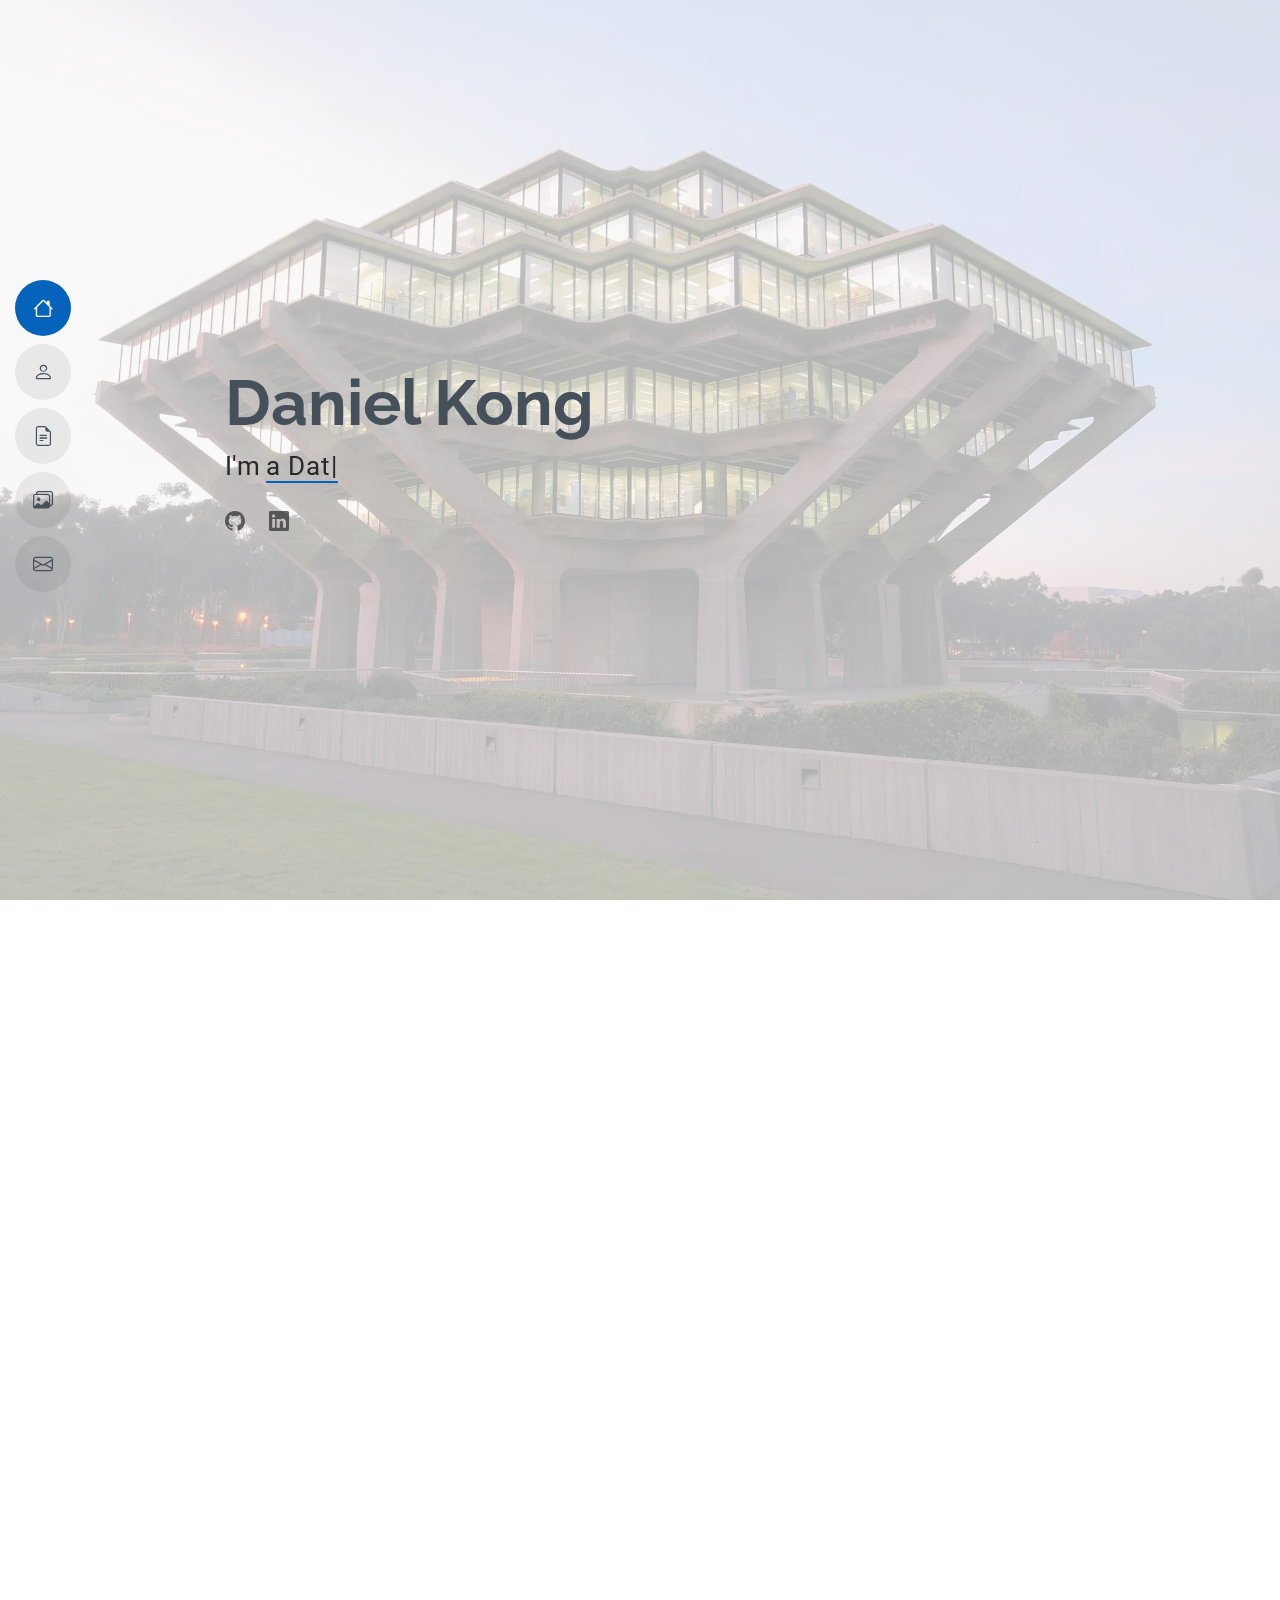
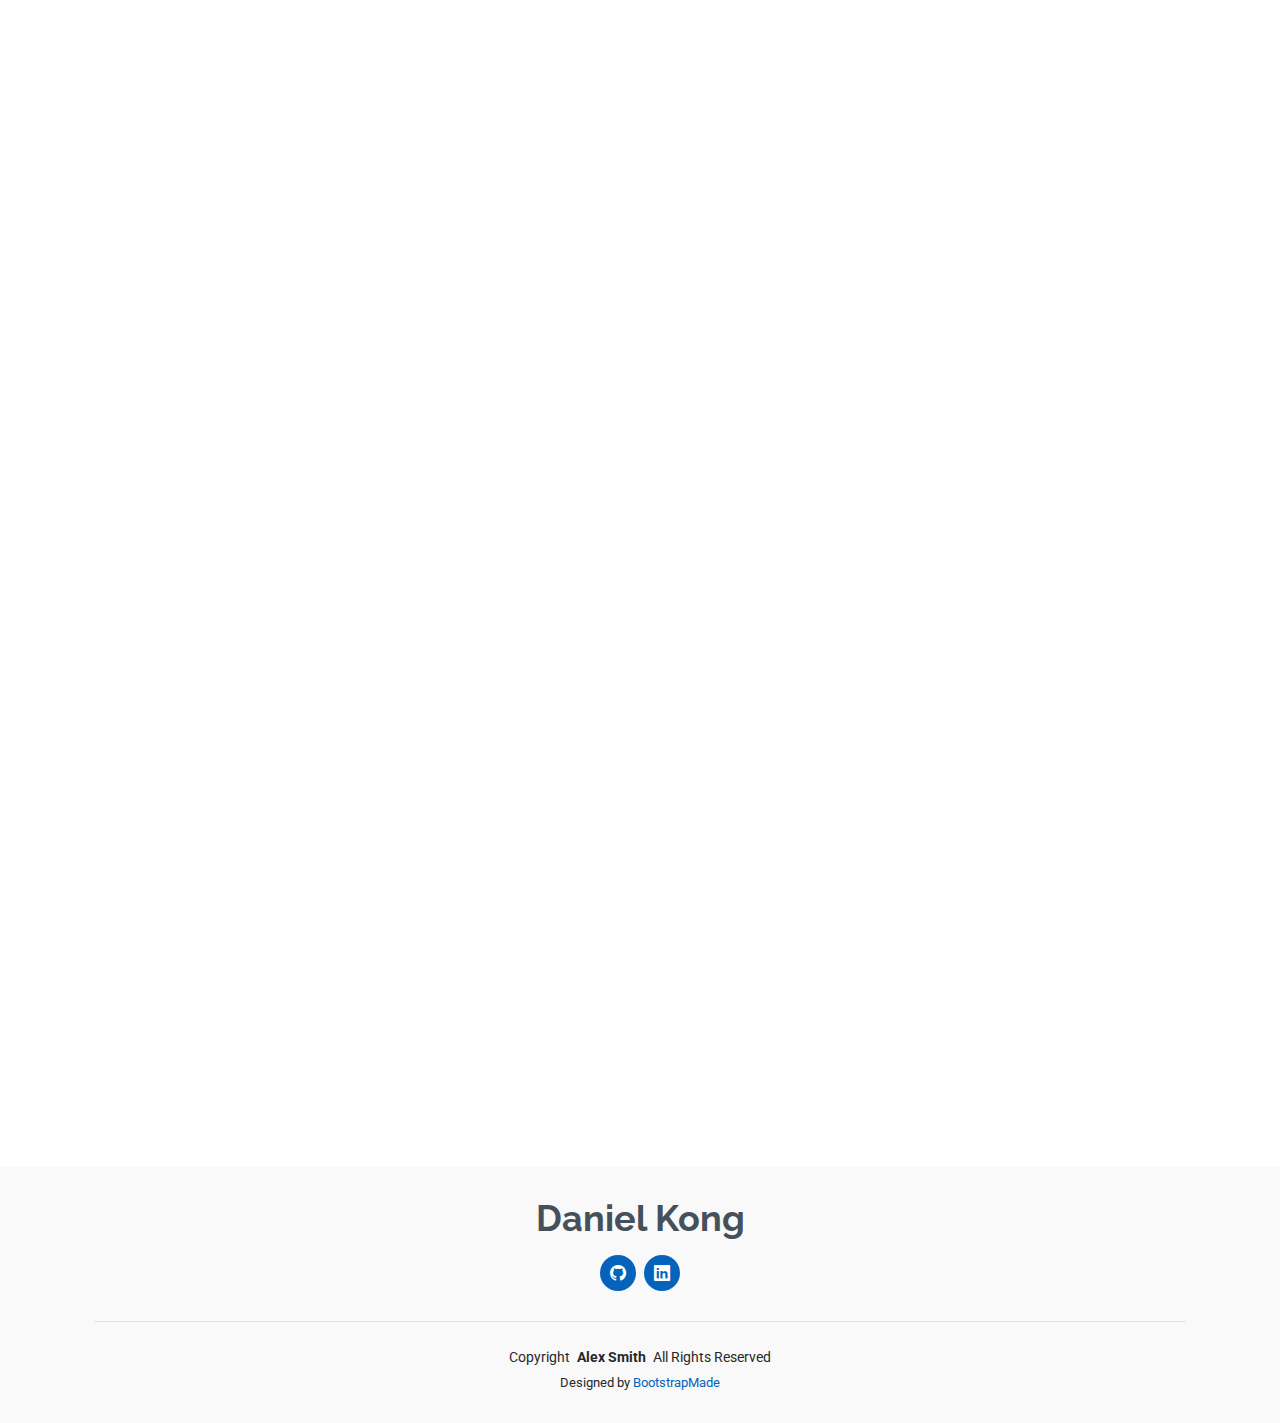
==== index.html @ ee04ace9 "Update index.html" ====
<!DOCTYPE html>
<html lang="en">

<head>
  <meta charset="utf-8">
  <meta content="width=device-width, initial-scale=1.0" name="viewport">
  <title>Index - MyResume Bootstrap Template</title>
  <meta content="" name="description">
  <meta content="" name="keywords">

  <!-- Favicons -->
  <link href="assets/img/favicon.png" rel="icon">
  <link href="assets/img/apple-touch-icon.png" rel="apple-touch-icon">

  <!-- Fonts -->
  <link href="https://fonts.googleapis.com" rel="preconnect">
  <link href="https://fonts.gstatic.com" rel="preconnect" crossorigin>
  <link href="https://fonts.googleapis.com/css2?family=Roboto:ital,wght@0,100;0,300;0,400;0,500;0,700;0,900;1,100;1,300;1,400;1,500;1,700;1,900&family=Poppins:ital,wght@0,100;0,200;0,300;0,400;0,500;0,600;0,700;0,800;0,900;1,100;1,200;1,300;1,400;1,500;1,600;1,700;1,800;1,900&family=Raleway:ital,wght@0,100;0,200;0,300;0,400;0,500;0,600;0,700;0,800;0,900;1,100;1,200;1,300;1,400;1,500;1,600;1,700;1,800;1,900&display=swap" rel="stylesheet">

  <!-- Vendor CSS Files -->
  <link href="assets/vendor/bootstrap/css/bootstrap.min.css" rel="stylesheet">
  <link href="assets/vendor/bootstrap-icons/bootstrap-icons.css" rel="stylesheet">
  <link href="assets/vendor/aos/aos.css" rel="stylesheet">
  <link href="assets/vendor/glightbox/css/glightbox.min.css" rel="stylesheet">
  <link href="assets/vendor/swiper/swiper-bundle.min.css" rel="stylesheet">

  <!-- Main CSS File -->
  <link href="assets/css/main.css" rel="stylesheet">

  <!-- =======================================================
  * Template Name: MyResume
  * Template URL: https://bootstrapmade.com/free-html-bootstrap-template-my-resume/
  * Updated: Jun 29 2024 with Bootstrap v5.3.3
  * Author: BootstrapMade.com
  * License: https://bootstrapmade.com/license/
  ======================================================== -->
</head>

<body class="index-page">

  <header id="header" class="header d-flex flex-column justify-content-center">

    <i class="header-toggle d-xl-none bi bi-list"></i>

    <nav id="navmenu" class="navmenu">
      <ul>
        <li><a href="#hero" class="active"><i class="bi bi-house navicon"></i><span>Home</span></a></li>
        <li><a href="#about"><i class="bi bi-person navicon"></i><span>About</span></a></li>
        <li><a href="#resume"><i class="bi bi-file-earmark-text navicon"></i><span>Resume</span></a></li>
        <li><a href="#portfolio"><i class="bi bi-images navicon"></i><span>Portfolio</span></a></li>
        <li><a href="#contact"><i class="bi bi-envelope navicon"></i><span>Contact</span></a></li>
      </ul>
    </nav>

  </header>

  <main class="main">

    <!-- Hero Section -->
    <section id="hero" class="hero section light-background">

      <img src="assets/img/profile-pg.jpg" alt="">

      <div class="container" data-aos="zoom-out">
        <div class="row justify-content-center">
          <div class="col-lg-9">
            <h2>Daniel Kong</h2>
            <p>I'm <span class="typed" data-typed-items="a Data Scientist, a Software Developer, a ML Engineer, a Data Analyst, a Data Engineer, an Innovator">a Learner</span><span class="typed-cursor typed-cursor--blink" aria-hidden="true"></span></p>
            <div class="social-links">
              <a href="https://github.com/dskong07"><i class="bi bi-github"></i></a>
              <a href="https://linkedin.com/in/dskong07"><i class="bi bi-linkedin"></i></a>
            </div>
          </div>
        </div>
      </div>

    </section><!-- /Hero Section -->

    <!-- About Section -->
    <section id="about" class="about section">

      <!-- Section Title -->
      <div class="container section-title" data-aos="fade-up">
        <h2>About</h2>
        <p>My name is Daniel, and I'm a recent graduate from UC San Diego with a Bachelors of Science in Data Science. I love statistics, and I'm particularly fond of practical applications of data science in both analytics and machine learning.</p>
      </div><!-- End Section Title -->

      <div class="container" data-aos="fade-up" data-aos-delay="100">

        <div class="row gy-4 justify-content-center">
          <div class="col-lg-4">
            <img src="assets/img/profile-long.png" class="img-fluid" alt="">
          </div>
          <div class="col-lg-8 content">
            <h2>Data Scientist, Analyst, &amp; Machine Learning Engineer.</h2>
            <p class="fst-italic py-3">
              I've been coding since my first year of highschool, and have done projects ranging from financial data analysis to computer vision and semantic segmentation, and am passionate about all things data and computer science!
            </p>
            <div class="row">
              <div class="col-lg-6">
                <ul>
                  <!--<li><i class="bi bi-chevron-right"></i> <strong>Birthday:</strong> <span>1 May 1995</span></li>-->
                  <li><i class="bi bi-chevron-right"></i> <strong>Website:</strong> <span>https://dskong07.github.io/</span></li>
                  <li><i class="bi bi-chevron-right"></i> <strong>Phone:</strong> <span>+1 (248) 759 0132</span></li>
                  <li><i class="bi bi-chevron-right"></i> <strong>City:</strong> <span>California, USA</span></li>
                </ul>
              </div>
              <div class="col-lg-6">
                <ul>
                  <li><i class="bi bi-chevron-right"></i> <strong>Education:</strong> <span>University of California San Diego</span></li>
                  <li><i class="bi bi-chevron-right"></i> <strong>Degree:</strong> <span>Data Science, B.S.</span></li>
                  <li><i class="bi bi-chevron-right"></i> <strong>Email:</strong> <span>dskong07@gmail.com</span></li>
                  <li><i class="bi bi-chevron-right"></i> <strong>Freelance:</strong> <span>Available</span></li>
                </ul>
              </div>
            </div>
            <p class="py-3">
              Feel free to shoot me an email for any potential business inquiries, or if you have any questions about me or the work I've done.
            </p>
          </div>
        </div>

      </div>

    </section><!-- /About Section -->

    <!-- Stats Section
    <section id="stats" class="stats section">

      <div class="container" data-aos="fade-up" data-aos-delay="100">

        <div class="row gy-4">

          <div class="col-lg-3 col-md-6 d-flex flex-column align-items-center">
            <i class="bi bi-emoji-smile"></i>
            <div class="stats-item">
              <span data-purecounter-start="0" data-purecounter-end="232" data-purecounter-duration="1" class="purecounter"></span>
              <p>Happy Clients</p>
            </div>
          </div>

          <div class="col-lg-3 col-md-6 d-flex flex-column align-items-center">
            <i class="bi bi-journal-richtext"></i>
            <div class="stats-item">
              <span data-purecounter-start="0" data-purecounter-end="521" data-purecounter-duration="1" class="purecounter"></span>
              <p>Projects</p>
            </div>
          </div>

          <div class="col-lg-3 col-md-6 d-flex flex-column align-items-center">
            <i class="bi bi-headset"></i>
            <div class="stats-item">
              <span data-purecounter-start="0" data-purecounter-end="1463" data-purecounter-duration="1" class="purecounter"></span>
              <p>Hours Of Support</p>
            </div>
          </div>

          <div class="col-lg-3 col-md-6 d-flex flex-column align-items-center">
            <i class="bi bi-people"></i>
            <div class="stats-item">
              <span data-purecounter-start="0" data-purecounter-end="15" data-purecounter-duration="1" class="purecounter"></span>
              <p>Hard Workers</p>
            </div>
          </div>

        </div>

      </div>

    </section> /Stats Section -->


    <!-- Skills Section -->
      <section id="skills" class="skills section">

        <!-- Section Title -->
        <div class="container section-title" data-aos="fade-up">
          <h2>Skills</h2>
        </div><!-- End Section Title -->
  
        <div class="container">
  
          <div class="row gy-4">
  
            <div class="col-lg-4 col-lg-6 service-item d-flex" data-aos="fade-up" data-aos-delay="100">
              <div class="icon flex-shrink-0"><i class="bi bi-code-slash"></i></div>
              <div>
                <h4 class="title"><a class="stretched-link">Languages</a></h4>
                <p class="description">Python, Java, C/C++/C#, JavaScript, HTML, SQL, R, Stata</p>
              </div>
            </div>
            <!-- End Service Item -->
  
            <div class="col-lg-4 col-lg-6 service-item d-flex" data-aos="fade-up" data-aos-delay="200">
              <div class="icon flex-shrink-0"><i class="bi bi-gear"></i></div>
              <div>
                <h4 class="title"><a class="stretched-link">Frameworks/Libraries</a></h4>
                <p class="description">Pandas, Polars, NumPy, PyTorch, TensorFlow, Scikit-Learn, Hugging Face Transformers, XGBoost, Keras, OpenCV, Statsmodels, Gensim, Matplotlib, OpenStreetMaps, Node.js, OSMNX, Beautiful Soup, Spark, Hadoop, Kubernetes, and more. </p>
              </div>
            </div><!-- End Service Item -->


  
            <div class="col-lg-4 col-lg-6 service-item d-flex" data-aos="fade-up" data-aos-delay="300">
              <div class="icon flex-shrink-0"><i class="bi bi-database-check"></i></div>
              <div>
                <h4 class="title"><a class="stretched-link">Tools</a></h4>
                <p class="description">Amazon Web Services (S3, Lambda, DynamoDB), Google Cloud Run, Grafana, Segments.ai, Docker, Hugging Face, Github, Git, Excel, Tableau, Power BI, IntelliJ, MongoDB, D3.js, Svelte, Alpaca, Quantconnect </p>
              </div>
            </div><!-- End Service Item -->

            <div class="col-lg-4 col-lg-6 service-item d-flex" data-aos="fade-up" data-aos-delay="400">
              <div class="icon flex-shrink-0"><i class="bi bi-database-check"></i></div>
              <div>
                <h4 class="title"><a class="stretched-link">Techniques</a></h4>
                <p class="description">Machine Learning, Model training and hyperparameter testing, Data gathering, cleaning, and annotation, exploration, transformation, and extraction, Statistical Testing and Inference, Web Dev, Metric Construction, Feature engineering,
                  Data Structures and Algorithms,
                  Data Visualization,
                  Relational Database Management
                  </p>
              </div>
            </div><!-- End Service Item -->
          </div>
  
        </div>
  
      </section><!-- /skills Section -->

    <!-- Services Section -->
    <section id="interests" class="services section">

      <!-- Section Title -->
      <div class="container section-title" data-aos="fade-up">
        <h2>Areas of Interest</h2>
        <p>Here are some of my favorite things to work on!</p>
      </div><!-- End Section Title -->

      <div class="container">

        <div class="row gy-4">

          <div class="col-lg-4 col-md-6" data-aos="fade-up" data-aos-delay="100">
            <div class="service-item item-cyan position-relative">
              <div class="icon">
                <svg width="100" height="100" viewBox="0 0 600 600" xmlns="http://www.w3.org/2000/svg">
                  <path stroke="none" stroke-width="0" fill="#f5f5f5" d="M300,521.0016835830174C376.1290562159157,517.8887921683347,466.0731472004068,529.7835943286574,510.70327084640275,468.03025145048787C554.3714126377745,407.6079735673963,508.03601936045806,328.9844924480964,491.2728898941984,256.3432110539036C474.5976632858925,184.082847569629,479.9380746630129,96.60480741107993,416.23090153303,58.64404602377083C348.86323505073057,18.502131276798302,261.93793281208167,40.57373210992963,193.5410806939664,78.93577620505333C130.42746243093433,114.334589627462,98.30271207620316,179.96522072025542,76.75703585869454,249.04625023123273C51.97151888228291,328.5150500222984,13.704378332031375,421.85034740162234,66.52175969318436,486.19268352777647C119.04800174914682,550.1803526380478,217.28368757567262,524.383925680826,300,521.0016835830174"></path>
                </svg>
                <i class="bi bi-activity"></i>
              </div>
              <a href="#" class="stretched-link">
                <h3>Data Analytics</h3>
              </a>
              <p>I love uncovering patterns in raw data—whether it’s cleaning messy datasets or exploring trends in Census data. My work spans from preprocessing pipelines to actionable insights that drive decisions.</p>
            </div>
          </div><!-- End Service Item -->

          <div class="col-lg-4 col-md-6" data-aos="fade-up" data-aos-delay="200">
            <div class="service-item item-orange position-relative">
              <div class="icon">
                <svg width="100" height="100" viewBox="0 0 600 600" xmlns="http://www.w3.org/2000/svg">
                  <path stroke="none" stroke-width="0" fill="#f5f5f5" d="M300,582.0697525312426C382.5290701553225,586.8405444964366,449.9789794690241,525.3245884688669,502.5850820975895,461.55621195738473C556.606425686781,396.0723002908107,615.8543463187945,314.28637112970534,586.6730223649479,234.56875336149918C558.9533121215079,158.8439757836574,454.9685369536778,164.00468322053177,381.49747125262974,130.76875717737553C312.15926192815925,99.40240125094834,248.97055460311594,18.661163978235184,179.8680185752513,50.54337015887873C110.5421016452524,82.52863877960104,119.82277516462835,180.83849132639028,109.12597500060166,256.43424936330496C100.08760227029461,320.3096726198365,92.17705696193138,384.0621239912766,124.79988738764834,439.7174275375508C164.83382741302287,508.01625554203684,220.96474134820875,577.5009287672846,300,582.0697525312426"></path>
                </svg>
                <i class="bi bi-motherboard"></i>
              </div>
              <a href="#" class="stretched-link">
                <h3>Machine Learning</h3>
              </a>
              <p>From fine-tuning transformers for semantic segmentation to developing real-time object detection models, I enjoy pushing ML systems from theory to practical applications.</p>
            </div>
          </div><!-- End Service Item -->

          <div class="col-lg-4 col-md-6" data-aos="fade-up" data-aos-delay="300">
            <div class="service-item item-teal position-relative">
              <div class="icon">
                <svg width="100" height="100" viewBox="0 0 600 600" xmlns="http://www.w3.org/2000/svg">
                  <path stroke="none" stroke-width="0" fill="#f5f5f5" d="M300,541.5067337569781C382.14930387511276,545.0595476570109,479.8736841581634,548.3450877840088,526.4010558755058,480.5488172755941C571.5218469581645,414.80211281144784,517.5187510058486,332.0715597781072,496.52539010469104,255.14436215662573C477.37192572678356,184.95920475031193,473.57363656557914,105.61284051026155,413.0603344069578,65.22779650032875C343.27470386102294,18.654635553484475,251.2091493199835,5.337323636656869,175.0934190732945,40.62881213300186C97.87086631185822,76.43348514350839,51.98124368387456,156.15599469081315,36.44837278890362,239.84606092416172C21.716077023791087,319.22268207091537,43.775223500013084,401.1760424656574,96.891909868211,461.97329694683043C147.22146801428983,519.5804099606455,223.5754009179313,538.201503339737,300,541.5067337569781"></path>
                </svg>
                <i class="bi bi-bar-chart-steps"></i>
              </div>
              <a href="#" class="stretched-link">
                <h3>Visualization</h3>
              </a>
              <p>Turning complex data into intuitive stories is a science and an art. From building interactive dashboards to geospatial visualizations, my goal is to paint an intuitive and accessible picture of the data underneath.</p>
            </div>
          </div><!-- End Service Item -->

          <div class="col-lg-4 col-md-6" data-aos="fade-up" data-aos-delay="400">
            <div class="service-item item-red position-relative">
              <div class="icon">
                <svg width="100" height="100" viewBox="0 0 600 600" xmlns="http://www.w3.org/2000/svg">
                  <path stroke="none" stroke-width="0" fill="#f5f5f5" d="M300,503.46388370962813C374.79870501325706,506.71871716319447,464.8034551963731,527.1746412648533,510.4981551193396,467.86667711651364C555.9287308511215,408.9015244558933,512.6030010748507,327.5744911775523,490.211057578863,256.5855673507754C471.097692560561,195.9906835881958,447.69079081568157,138.11976852964426,395.19560036434837,102.3242989838813C329.3053358748298,57.3949838291264,248.02791733380457,8.279543830951368,175.87071277845988,42.242879143198664C103.41431057327972,76.34704239035025,93.79494320519305,170.9812938413882,81.28167332365135,250.07896920659033C70.17666984294237,320.27484674793965,64.84698225790005,396.69656628748305,111.28512138212992,450.4950937839243C156.20124167950087,502.5303643271138,231.32542653798444,500.4755392045468,300,503.46388370962813"></path>
                </svg>
                <i class="bi bi-diagram-3"></i>
              </div>
              <a href="#" class="stretched-link">
                <h3>Data Processing</h3>
              </a>
              <p>Building efficient pipelines is important too! The data has to come from somewhere, after all. I've designed data flows to track staging, deployment, and live testing data, while focusing on scalability, automation, and ensuring clean, actionable data reaches those who need it.</p>
              <a href="#" class="stretched-link"></a>
            </div>
          </div><!-- End Service Item -->

          <div class="col-lg-4 col-md-6" data-aos="fade-up" data-aos-delay="500">
            <div class="service-item item-indigo position-relative">
              <div class="icon">
                <svg width="100" height="100" viewBox="0 0 600 600" xmlns="http://www.w3.org/2000/svg">
                  <path stroke="none" stroke-width="0" fill="#f5f5f5" d="M300,532.3542879108572C369.38199826031484,532.3153073249985,429.10787420159085,491.63046689027357,474.5244479745417,439.17860296908856C522.8885846962883,383.3225815378663,569.1668002868075,314.3205725914397,550.7432151929288,242.7694973846089C532.6665558377875,172.5657663291529,456.2379748765914,142.6223662098291,390.3689995646985,112.34683881706744C326.66090330228417,83.06452184765237,258.84405631176094,53.51806209861945,193.32584062364296,78.48882559362697C121.61183558270385,105.82097193414197,62.805066853699245,167.19869350419734,48.57481801355237,242.6138429142374C34.843463184063346,315.3850353017275,76.69343916112496,383.4422959591041,125.22947124332185,439.3748458443577C170.7312796277747,491.8107796887764,230.57421082200815,532.3932930995766,300,532.3542879108572"></path>
                </svg>
                <i class="bi bi-camera icon"></i>
              </div>
              <a href="#" class="stretched-link">
                <h3>Computer Vision</h3>
              </a>
              <p>The way machines interpret visuals is so fascinating! While seeing is a given for humans, computers parse matrices of raw numbers—which allows us to do incredible stuff like real-time object detection in videos or delineating components of images.</p>
              <a href="#" class="stretched-link"></a>
            </div>
          </div><!-- End Service Item -->

          <div class="col-lg-4 col-md-6" data-aos="fade-up" data-aos-delay="600">
            <div class="service-item item-pink position-relative">
              <div class="icon">
                <svg width="100" height="100" viewBox="0 0 600 600" xmlns="http://www.w3.org/2000/svg">
                  <path stroke="none" stroke-width="0" fill="#f5f5f5" d="M300,566.797414625762C385.7384707136149,576.1784315230908,478.7894351017131,552.8928747891023,531.9192734346935,484.94944893311C584.6109503024035,417.5663521118492,582.489472248146,322.67544863468447,553.9536738515405,242.03673114598146C529.1557734026468,171.96086150256528,465.24506316201064,127.66468636344209,395.9583748389544,100.7403814666027C334.2173773831606,76.7482773500951,269.4350130405921,84.62216499799875,207.1952322260088,107.2889140133804C132.92018162631612,134.33871894543012,41.79353780512637,160.00259165414826,22.644507872594943,236.69541883565114C3.319112789854554,314.0945973066697,72.72355303640163,379.243833228382,124.04198916343866,440.3218312028393C172.9286146004772,498.5055451809895,224.45579914871206,558.5317968840102,300,566.797414625762"></path>
                </svg>
                <i class="bi bi-graph-up-arrow"></i>
              </div>
              <a href="#" class="stretched-link">
                <h3>Quantitative Modeling</h3>
              </a>
              <p>A more personal venture, I've always enjoyed the intersection of mathematic models and data when it comes to decisionmaking. From strategy research to algorithmic trading systems, I've been diving into the depths of the quantitative finance world headfirst.</p>
              <a href="#" class="stretched-link"></a>
            </div>
          </div><!-- End Service Item -->

        </div>

      </div>

    </section><!-- /Services Section -->

    <!-- Resume Section -->
    <section id="resume" class="resume section">

      <!-- Section Title -->
      <div class="container section-title" data-aos="fade-up">
        <h2>Resume</h2>
      </div><!-- End Section Title -->

      <div class="container">

        <div class="row">

          <div class="col-lg-6" data-aos="fade-up" data-aos-delay="100">
            <h3 class="resume-title">Sumary</h3>

            <div class="resume-item pb-0">
              <h4>Daniel Kong</h4>
              <p><em>Innovative and deadline-driven Graphic Designer with 3+ years of experience designing and developing user-centered digital/print marketing material from initial concept to final, polished deliverable.</em></p>
              <ul>
                <li>Portland par 127,Orlando, FL</li>
                <li>(123) 456-7891</li>
                <li>alice.barkley@example.com</li>
              </ul>
            </div><!-- Edn Resume Item -->

            <h3 class="resume-title">Education</h3>
            <div class="resume-item">
              <h4>Data Science, B.S.</h4>
              <h5>Graduated March 2025</h5>
              <p><em>University of California San Diego, California</em></p>
              <p>Qui deserunt veniam. Et sed aliquam labore tempore sed quisquam iusto autem sit. Ea vero voluptatum qui ut dignissimos deleniti nerada porti sand markend</p>
            </div><!-- Edn Resume Item -->

            <h3 class="resume-title">Relevant Coursework</h3>
            <div class="resume-item">
              <li>Systems for Scalable Analytics</li>
              <li>Data Analysis and Inference</li>
              <li>Statistical Methods</li>
              <li>Data Visualization</li>
              <li>Probabilistic Modeling and ML</li>
              <li>Data Management</li>
              <li>Web Mining and Recommender Systems</li>
            </div><!-- Edn Resume Item -->

          </div>

          <div class="col-lg-6" data-aos="fade-up" data-aos-delay="200">
            <h3 class="resume-title">Professional Experience</h3>
            <div class="resume-item">
              <h4>Data Scientist</h4>
              <h5>June 2024 - September 2024</h5>
              <p><em>Hong Kong University of Science and Technology, Remote </em></p>
              <ul>
                <li>Developed software to automate video shot classification (such as panning, zooming, and camera tilt), scene detection splitting and timestamping, and textual scene annotation.</li>
                <li>Gathered over 2TB of data containing 2500+ promotional videos in varying file formats and created an ETL pipeline.</li>
                <li>Trained, tested, and validated various ML models on the dataset utilizing PyTorch and OpenCV.</li>
                <li>Gathered continuous feedback from end users on product usability, and implemented quality of life improvements and feature implementation.</li>
              </ul>
            </div><!-- Edn Resume Item -->

            <div class="resume-item">
              <h4>Data Engineer</h4>
              <h5>Oct 2023 - Jan 2025</h5>
              <p><em>Wizard Tower, San Diego, CA</em></p>
              <ul>
                <li>Developed pipeline for data flow for staging, deployment, user logging, and metrics analytics in a fast-paced startup environment.</li>
                <li>Built custom dashboards to track key metrics (user activity, engagement, server performance) in real time, enabling data-driven decision-making for leadership.</li>
                <li>Researched, identified, and implemented platforms to build our internal data tech stack, including google cloud run and grafana-loki.</li>
                <li>Oversaw public user testing deployments, and developed reports on key performance indicators during each iteration and stage of live testing.</li>
              </ul>
            </div><!-- Edn Resume Item -->

          </div>

        </div>

      </div>

    </section><!-- /Resume Section -->

    <!-- Portfolio Section -->
    <section id="portfolio" class="portfolio section">

      <!-- Section Title -->
      <div class="container section-title" data-aos="fade-up">
        <h2>Portfolio</h2>
        <p>Check out some of my previous works! Each project here has its own little intro page - hover over any image below and click the link to read more.</p>
      </div><!-- End Section Title -->

      <div class="container">

        <div class="isotope-layout" data-default-filter="*" data-layout="masonry" data-sort="original-order">

          <ul class="portfolio-filters isotope-filters" data-aos="fade-up" data-aos-delay="100">
            <li data-filter="*" class="filter-active">All</li>
            <li data-filter=".filter-app">Machine Learning</li>
            <li data-filter=".filter-product">Analytics</li>
            <li data-filter=".filter-branding">Visualization</li>
          </ul><!-- End Portfolio Filters -->

          <div class="row gy-4 isotope-container" data-aos="fade-up" data-aos-delay="200">

            <div class="col-lg-4 col-md-6 portfolio-item isotope-item filter-app">
              <img src="assets/img/flare portfolio/FLARE_logo.png" class="img-fluid" alt="">
              <div class="portfolio-info">
                <h4>FLARE (Fault Logging and Assessment for Responsive EV Repairs)</h4>
                <p>Automated, crowdsourced EV charger maintenance.</p>
                <a href="assets/img/flare portfolio/FLARE_logo.png" title="FLARE" data-gallery="portfolio-gallery-app" class="glightbox preview-link"><i class="bi bi-zoom-in"></i></a>
                <a href="portfolio-flare.html" title="More Details" class="details-link"><i class="bi bi-link-45deg"></i></a>
              </div>
            </div><!-- End Portfolio Item -->

            <div class="col-lg-4 col-md-6 portfolio-item isotope-item filter-branding">
              <img src="assets/img/education-portfolio/mainsite.png" class="img-fluid" alt="">
              <div class="portfolio-info">
                <h4>Interactive Visualization of Retention Rates in the USA</h4>
                <p>An interactive, color-weighted map to visualize retention rates across grade levels, genders, and ethnicity demographics in each state across the USA.</p>
                <a href="assets/img/masonry-portfolio/masonry-portfolio-2.jpg" title="Product 1" data-gallery="portfolio-gallery-product" class="glightbox preview-link"><i class="bi bi-zoom-in"></i></a>
                <a href="portfolio-retention.html" title="More Details" class="details-link"><i class="bi bi-link-45deg"></i></a>
              </div>
            </div><!-- End Portfolio Item -->

          </div><!-- End Portfolio Container -->

        </div>

      </div>

    </section><!-- /Portfolio Section -->

    
    <!-- Contact Section -->
    <section id="contact" class="contact section">

      <!-- Section Title -->
      <div class="container section-title" data-aos="fade-up">
        <h2>Contact</h2>
        <p>Feel free to add me on linkedin, check out my github, or shoot me an message here!</p>
      </div><!-- End Section Title -->

      <div class="container" data-aos="fade" data-aos-delay="100">

        <div class="row gy-4">

          <div class="col-lg-4">

            <div class="info-item d-flex" data-aos="fade-up" data-aos-delay="300">
              <i class="bi bi-telephone flex-shrink-0"></i>
              <div>
                <h3>Phone</h3>
                <p>+1 (248) 759-0132 </p>
              </div>
            </div><!-- End Info Item -->

            <div class="info-item d-flex" data-aos="fade-up" data-aos-delay="400">
              <i class="bi bi-envelope flex-shrink-0"></i>
              <div>
                <h3>Email</h3>
                <p>dskong07@gmail.com</p>
              </div>
            </div><!-- End Info Item -->

          </div>

          <div class="col-lg-8">
            <form action="forms/index_email.php" method="post" class="php-email-form" data-aos="fade-up" data-aos-delay="200">
              <div class="row gy-4">

                <div class="col-md-6">
                  <input type="text" name="name" class="form-control" placeholder="Your Name" required="">
                </div>

                <div class="col-md-6 ">
                  <input type="email" class="form-control" name="email" placeholder="Your Email" required="">
                </div>

                <div class="col-md-12">
                  <input type="text" class="form-control" name="subject" placeholder="Subject" required="">
                </div>

                <div class="col-md-12">
                  <textarea class="form-control" name="message" rows="6" placeholder="Message" required=""></textarea>
                </div>

                <div class="col-md-12 text-center">
                  <div class="loading">Loading</div>
                  <div class="error-message"></div>
                  <div class="sent-message">Your message has been sent. Thank you!</div>

                  <button type="submit">Send Message</button>
                </div>

              </div>
            </form>
          </div><!-- End Contact Form -->

        </div>

      </div>

    </section><!-- /Contact Section -->

  </main>

  <footer id="footer" class="footer position-relative light-background">
    <div class="container">
      <h3 class="sitename">Daniel Kong</h3>
      <div class="social-links d-flex justify-content-center">
        <a href="https://github.com/dskong07"><i class="bi bi-github"></i></a>
        <a href="https://linkedin.com/in/dskong07"><i class="bi bi-linkedin"></i></a>
      </div>
      <div class="container">
        <div class="copyright">
          <span>Copyright</span> <strong class="px-1 sitename">Alex Smith</strong> <span>All Rights Reserved</span>
        </div>
        <div class="credits">
          <!-- All the links in the footer should remain intact. -->
          <!-- You can delete the links only if you've purchased the pro version. -->
          <!-- Licensing information: https://bootstrapmade.com/license/ -->
          <!-- Purchase the pro version with working PHP/AJAX contact form: [buy-url] -->
          Designed by <a href="https://bootstrapmade.com/">BootstrapMade</a>
        </div>
      </div>
    </div>
  </footer>

  <!-- Scroll Top -->
  <a href="#" id="scroll-top" class="scroll-top d-flex align-items-center justify-content-center"><i class="bi bi-arrow-up-short"></i></a>

  <!-- Preloader -->
  <div id="preloader"></div>

  <!-- Vendor JS Files -->
  <script src="assets/vendor/bootstrap/js/bootstrap.bundle.min.js"></script>
  <script src="assets/vendor/php-email-form/validate.js"></script>
  <script src="assets/vendor/aos/aos.js"></script>
  <script src="assets/vendor/typed.js/typed.umd.js"></script>
  <script src="assets/vendor/purecounter/purecounter_vanilla.js"></script>
  <script src="assets/vendor/waypoints/noframework.waypoints.js"></script>
  <script src="assets/vendor/glightbox/js/glightbox.min.js"></script>
  <script src="assets/vendor/imagesloaded/imagesloaded.pkgd.min.js"></script>
  <script src="assets/vendor/isotope-layout/isotope.pkgd.min.js"></script>
  <script src="assets/vendor/swiper/swiper-bundle.min.js"></script>

  <!-- Main JS File -->
  <script src="assets/js/main.js"></script>

</body>

</html>
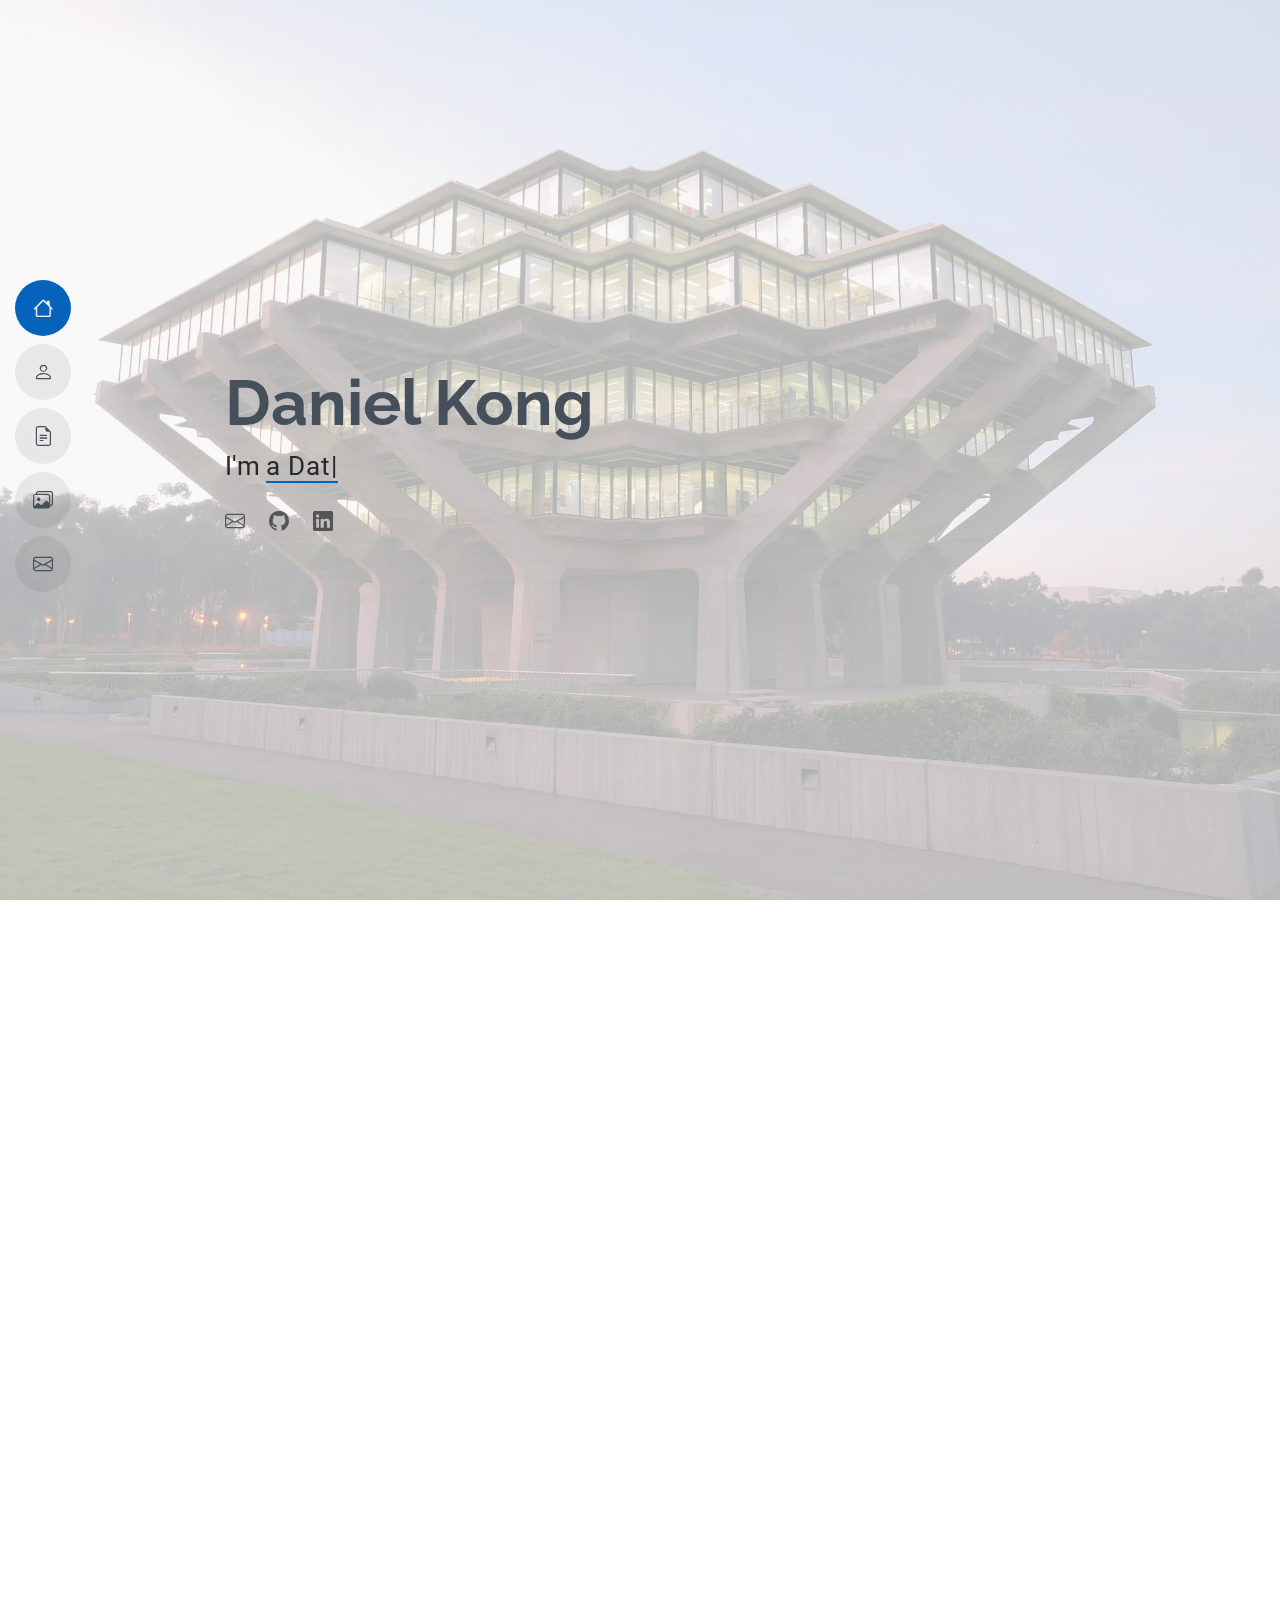
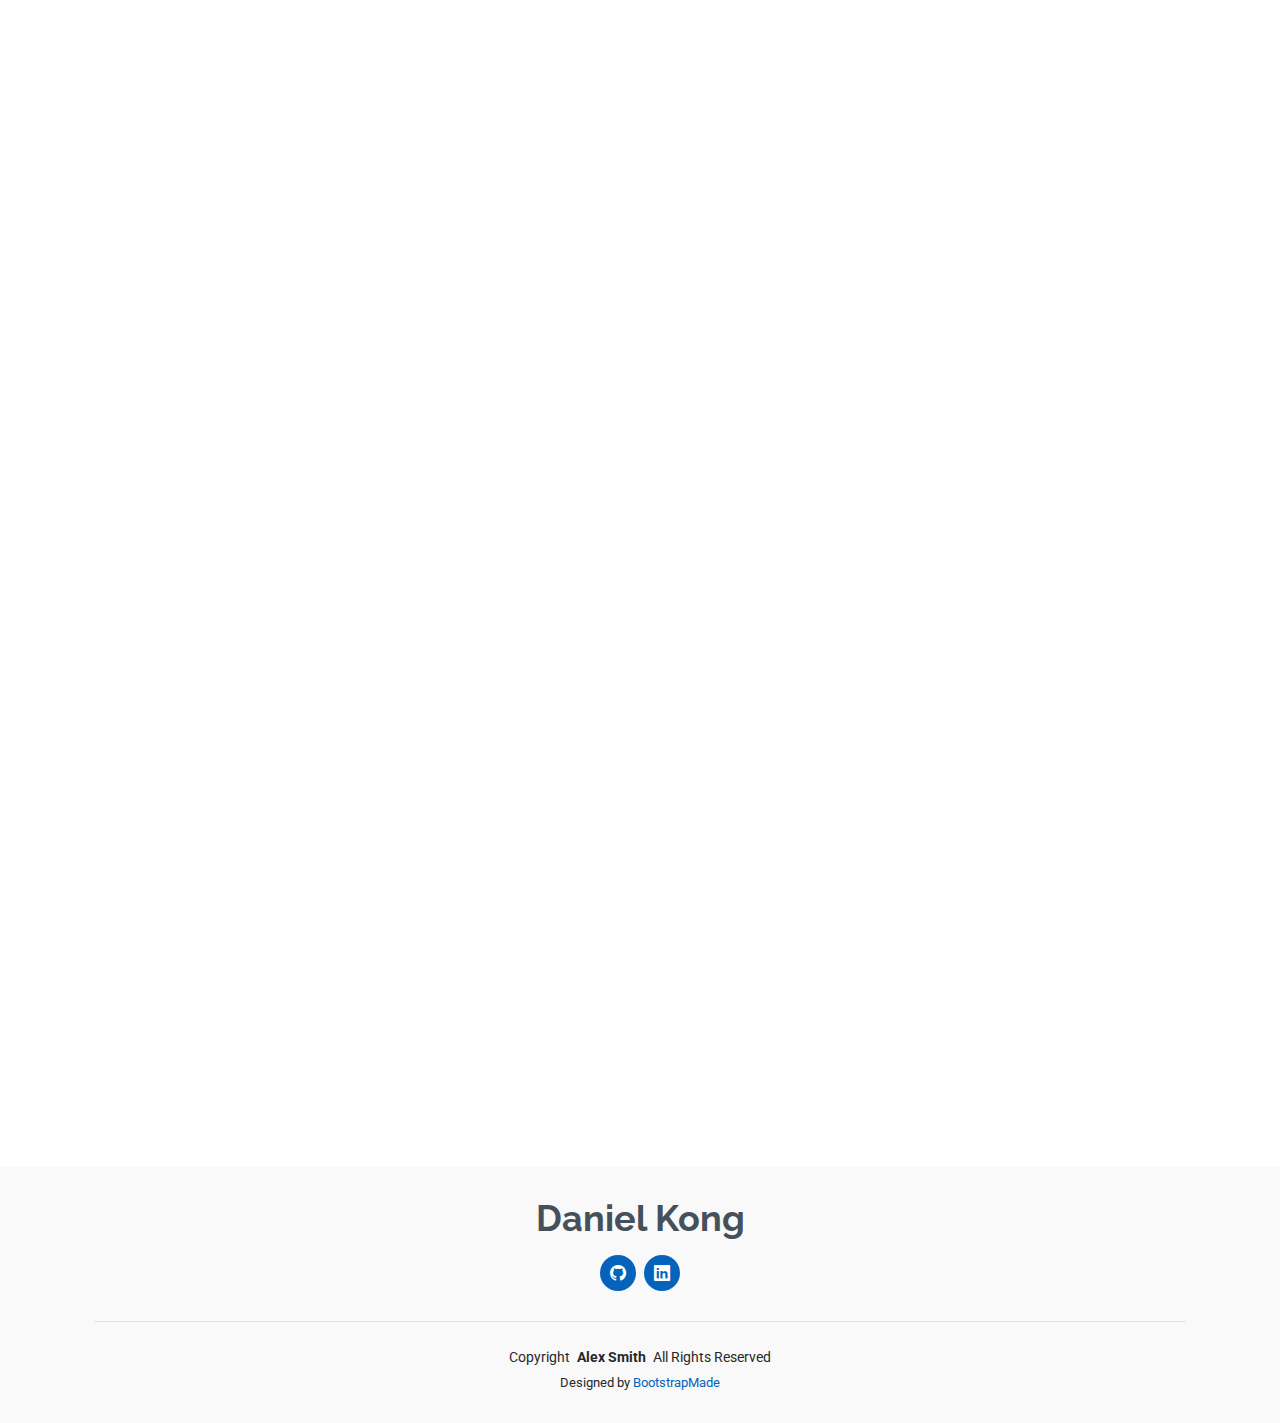
==== commit df901572: "Update index.html" ====
--- a/index.html
+++ b/index.html
@@ -67,6 +67,7 @@
             <h2>Daniel Kong</h2>
             <p>I'm <span class="typed" data-typed-items="a Data Scientist, a Software Developer, a ML Engineer, a Data Analyst, a Data Engineer, an Innovator">a Learner</span><span class="typed-cursor typed-cursor--blink" aria-hidden="true"></span></p>
             <div class="social-links">
+              <a href="https://mail.google.com/mail/u/0/?fs=1&amp;tf=cm&amp;source=mailto&amp;to=dskong07@gmail.com" class="email"><i class="bi bi-envelope"></i></a>
               <a href="https://github.com/dskong07"><i class="bi bi-github"></i></a>
               <a href="https://linkedin.com/in/dskong07"><i class="bi bi-linkedin"></i></a>
             </div>
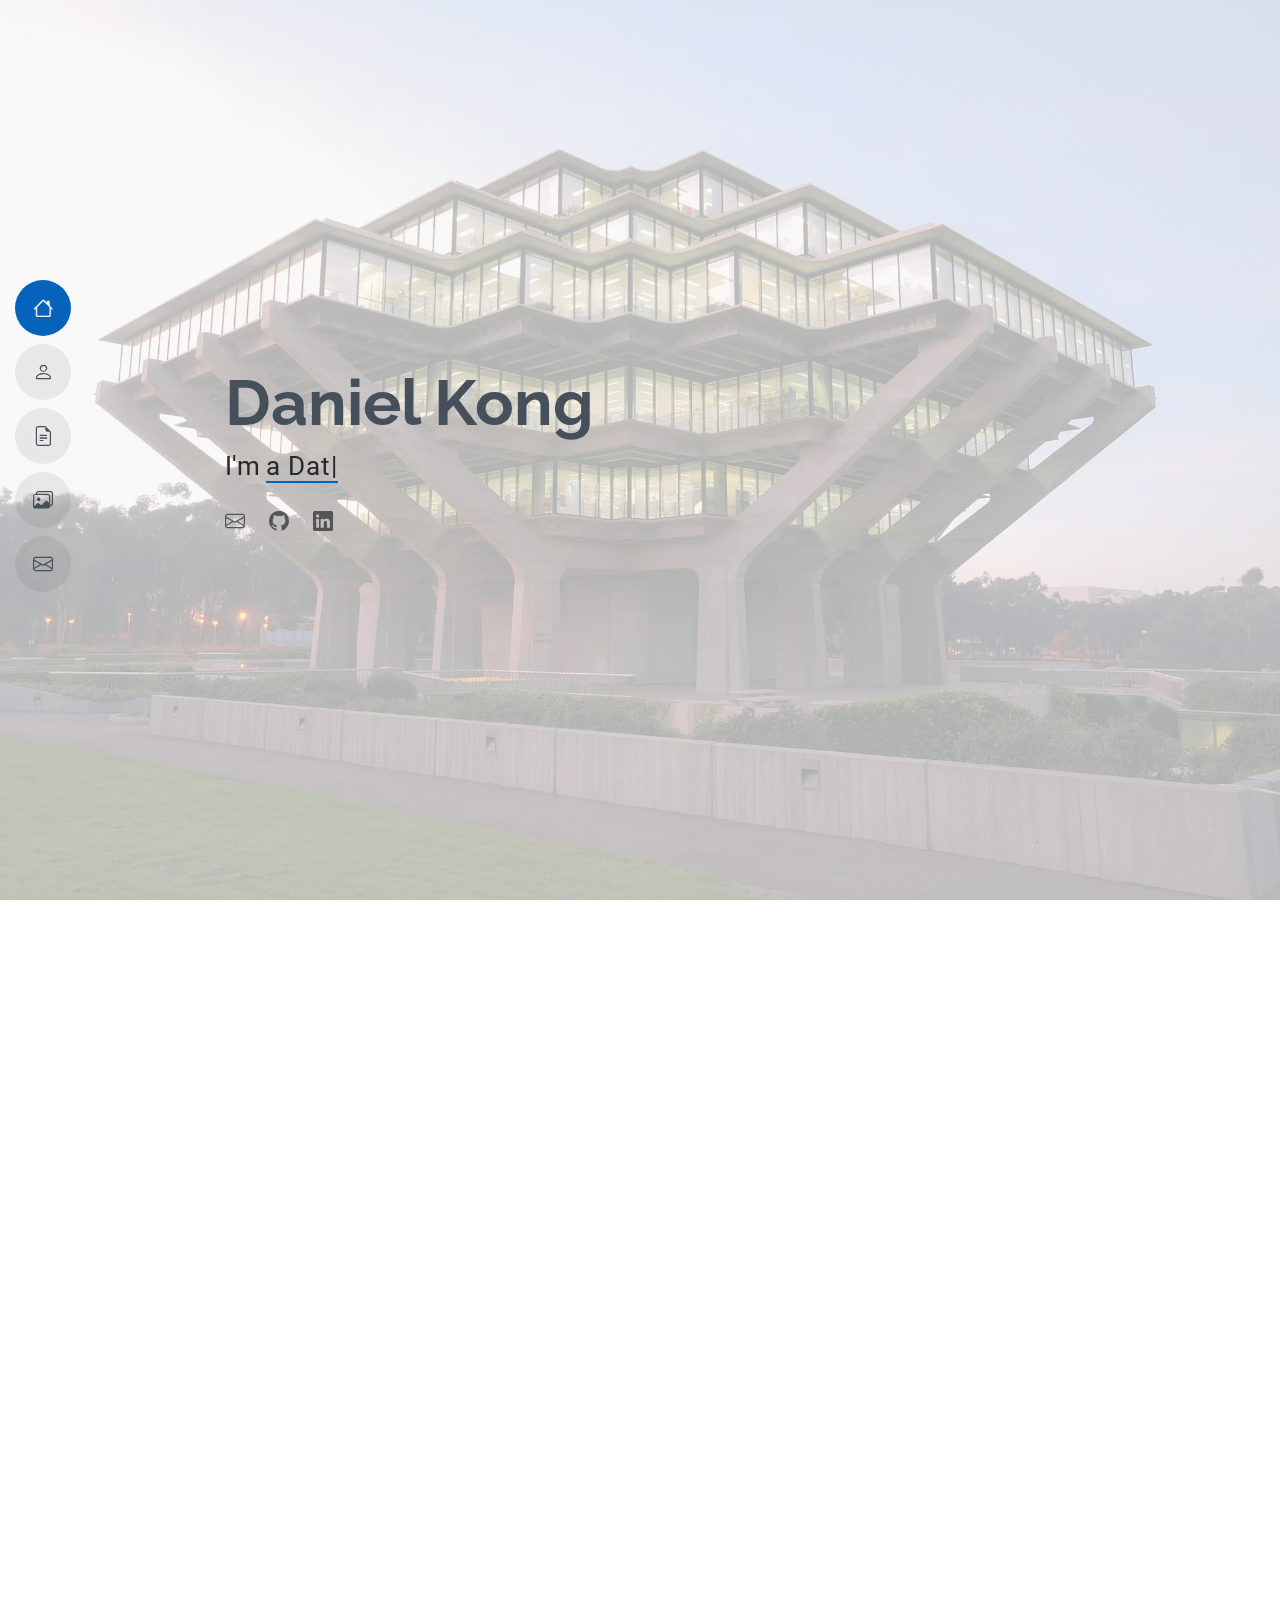
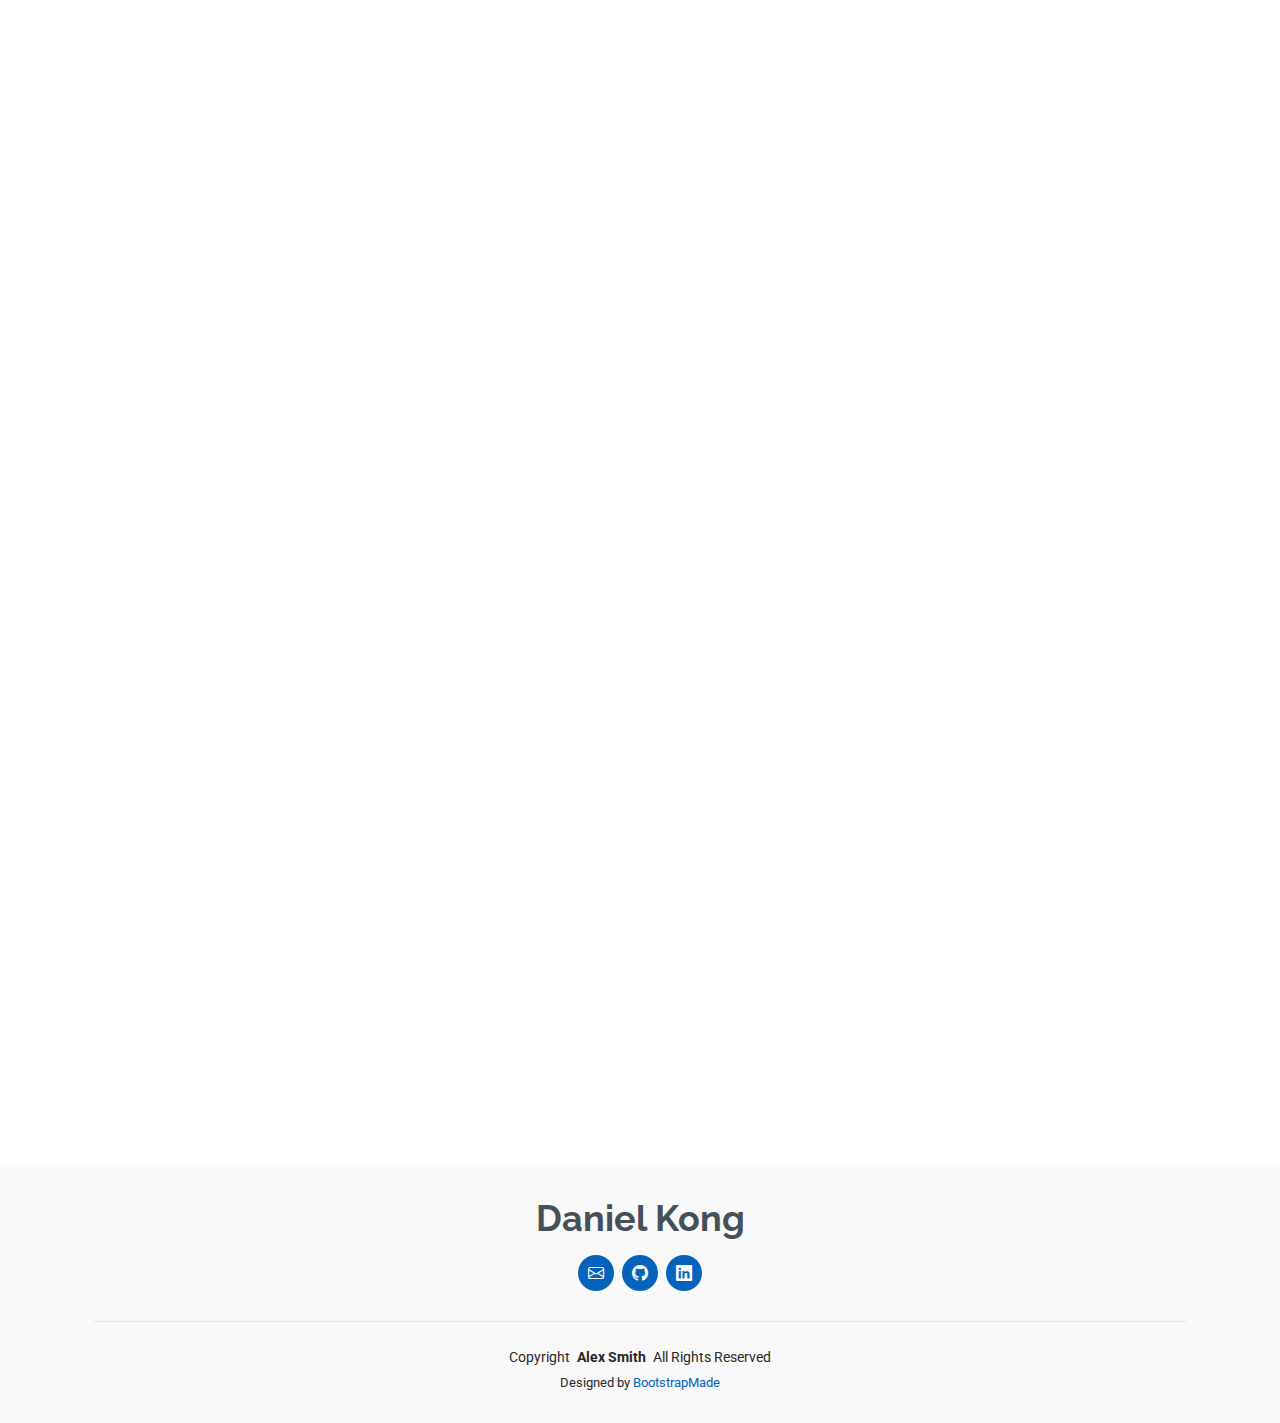
==== commit 339874d1: "Update index.html" ====
--- a/index.html
+++ b/index.html
@@ -4,7 +4,7 @@
 <head>
   <meta charset="utf-8">
   <meta content="width=device-width, initial-scale=1.0" name="viewport">
-  <title>Index - MyResume Bootstrap Template</title>
+  <title>Daniel Kong - Data Science</title>
   <meta content="" name="description">
   <meta content="" name="keywords">
 
@@ -356,11 +356,10 @@
 
             <div class="resume-item pb-0">
               <h4>Daniel Kong</h4>
-              <p><em>Innovative and deadline-driven Graphic Designer with 3+ years of experience designing and developing user-centered digital/print marketing material from initial concept to final, polished deliverable.</em></p>
+              <p><em>Learning and innovation driven data scientist with 3+ years professional experience in data analytics and data engineering.</em></p>
               <ul>
-                <li>Portland par 127,Orlando, FL</li>
-                <li>(123) 456-7891</li>
-                <li>alice.barkley@example.com</li>
+                <li>11814 Westview Pkwy, San Diego, CA</li>
+                <li>dskong07@gmail.com</li>
               </ul>
             </div><!-- Edn Resume Item -->
 
@@ -368,8 +367,8 @@
             <div class="resume-item">
               <h4>Data Science, B.S.</h4>
               <h5>Graduated March 2025</h5>
-              <p><em>University of California San Diego, California</em></p>
-              <p>Qui deserunt veniam. Et sed aliquam labore tempore sed quisquam iusto autem sit. Ea vero voluptatum qui ut dignissimos deleniti nerada porti sand markend</p>
+              <p><em>GPA: 3.82</em></p>
+              <p>University of California San Diego, California</p>
             </div><!-- Edn Resume Item -->
 
             <h3 class="resume-title">Relevant Coursework</h3>
@@ -547,6 +546,7 @@
     <div class="container">
       <h3 class="sitename">Daniel Kong</h3>
       <div class="social-links d-flex justify-content-center">
+        <a href="https://mail.google.com/mail/u/0/?fs=1&amp;tf=cm&amp;source=mailto&amp;to=dskong07@gmail.com" class="email"><i class="bi bi-envelope"></i></a>
         <a href="https://github.com/dskong07"><i class="bi bi-github"></i></a>
         <a href="https://linkedin.com/in/dskong07"><i class="bi bi-linkedin"></i></a>
       </div>
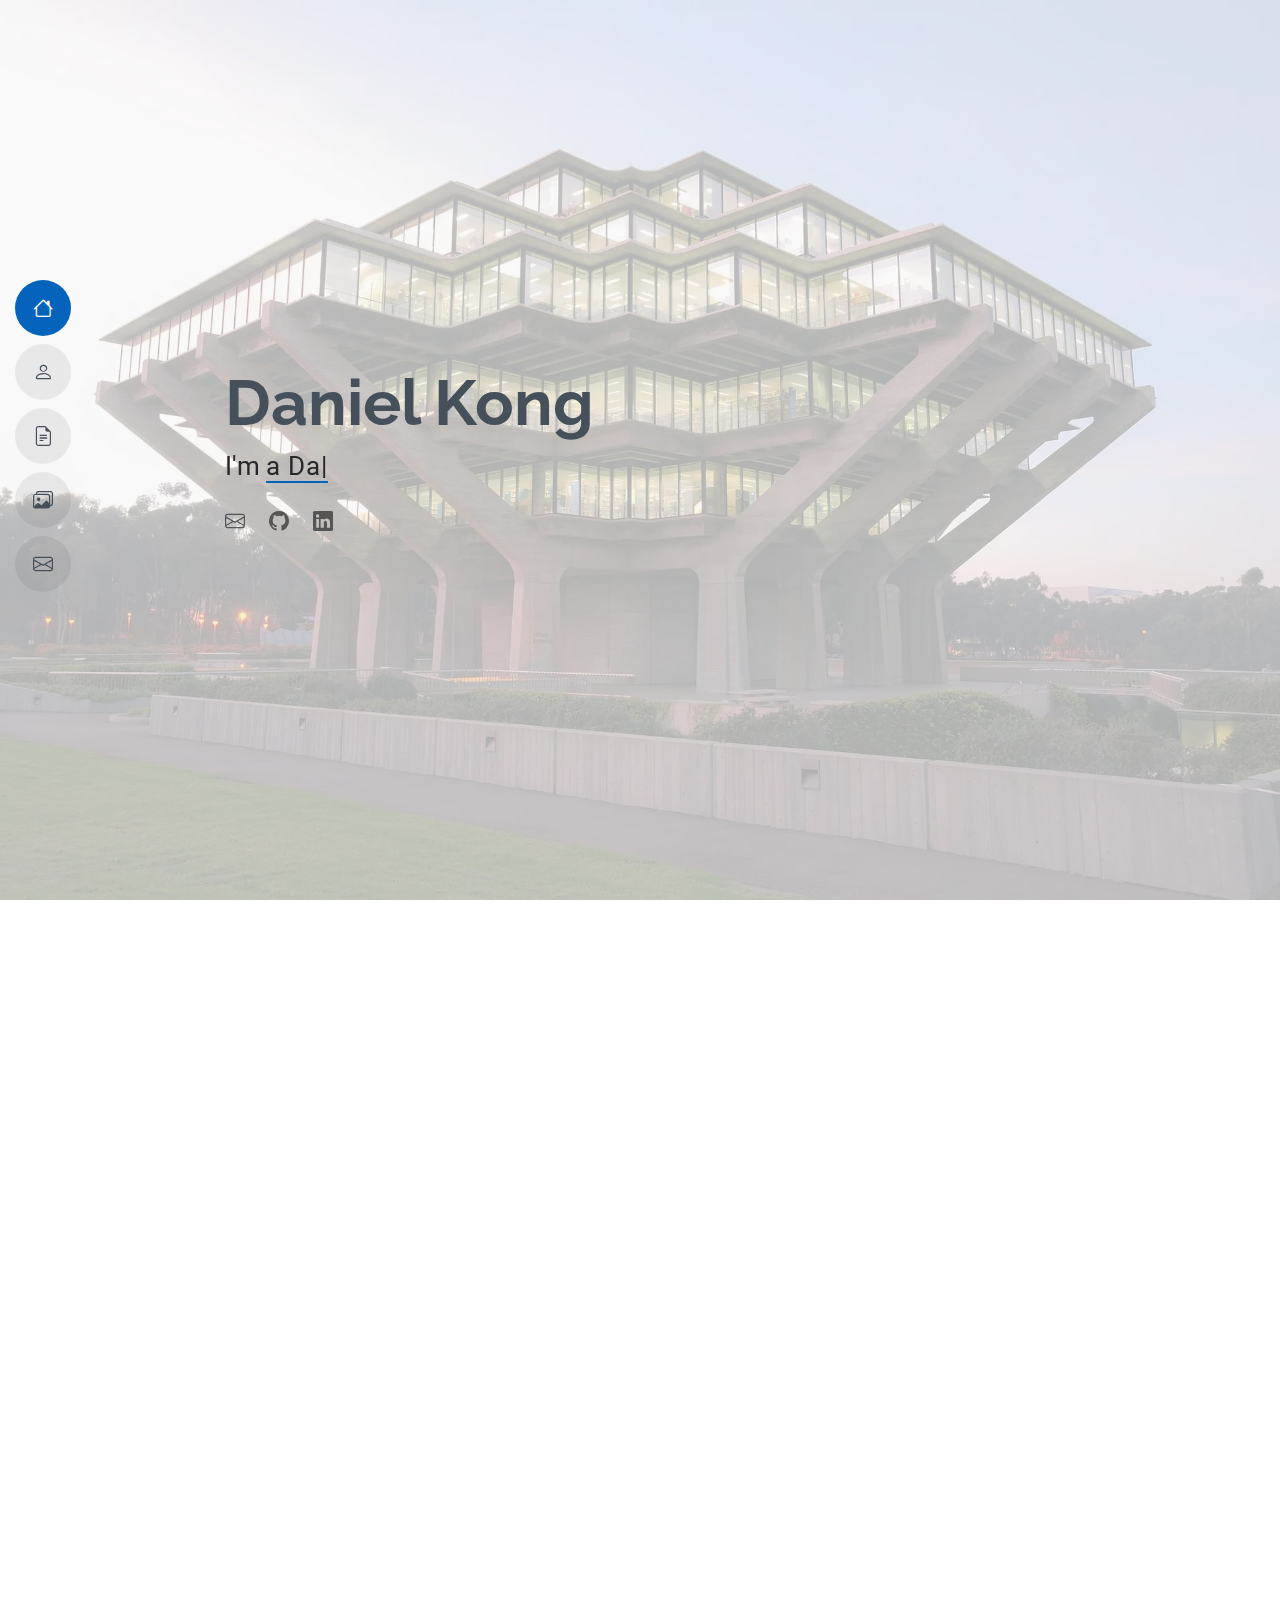
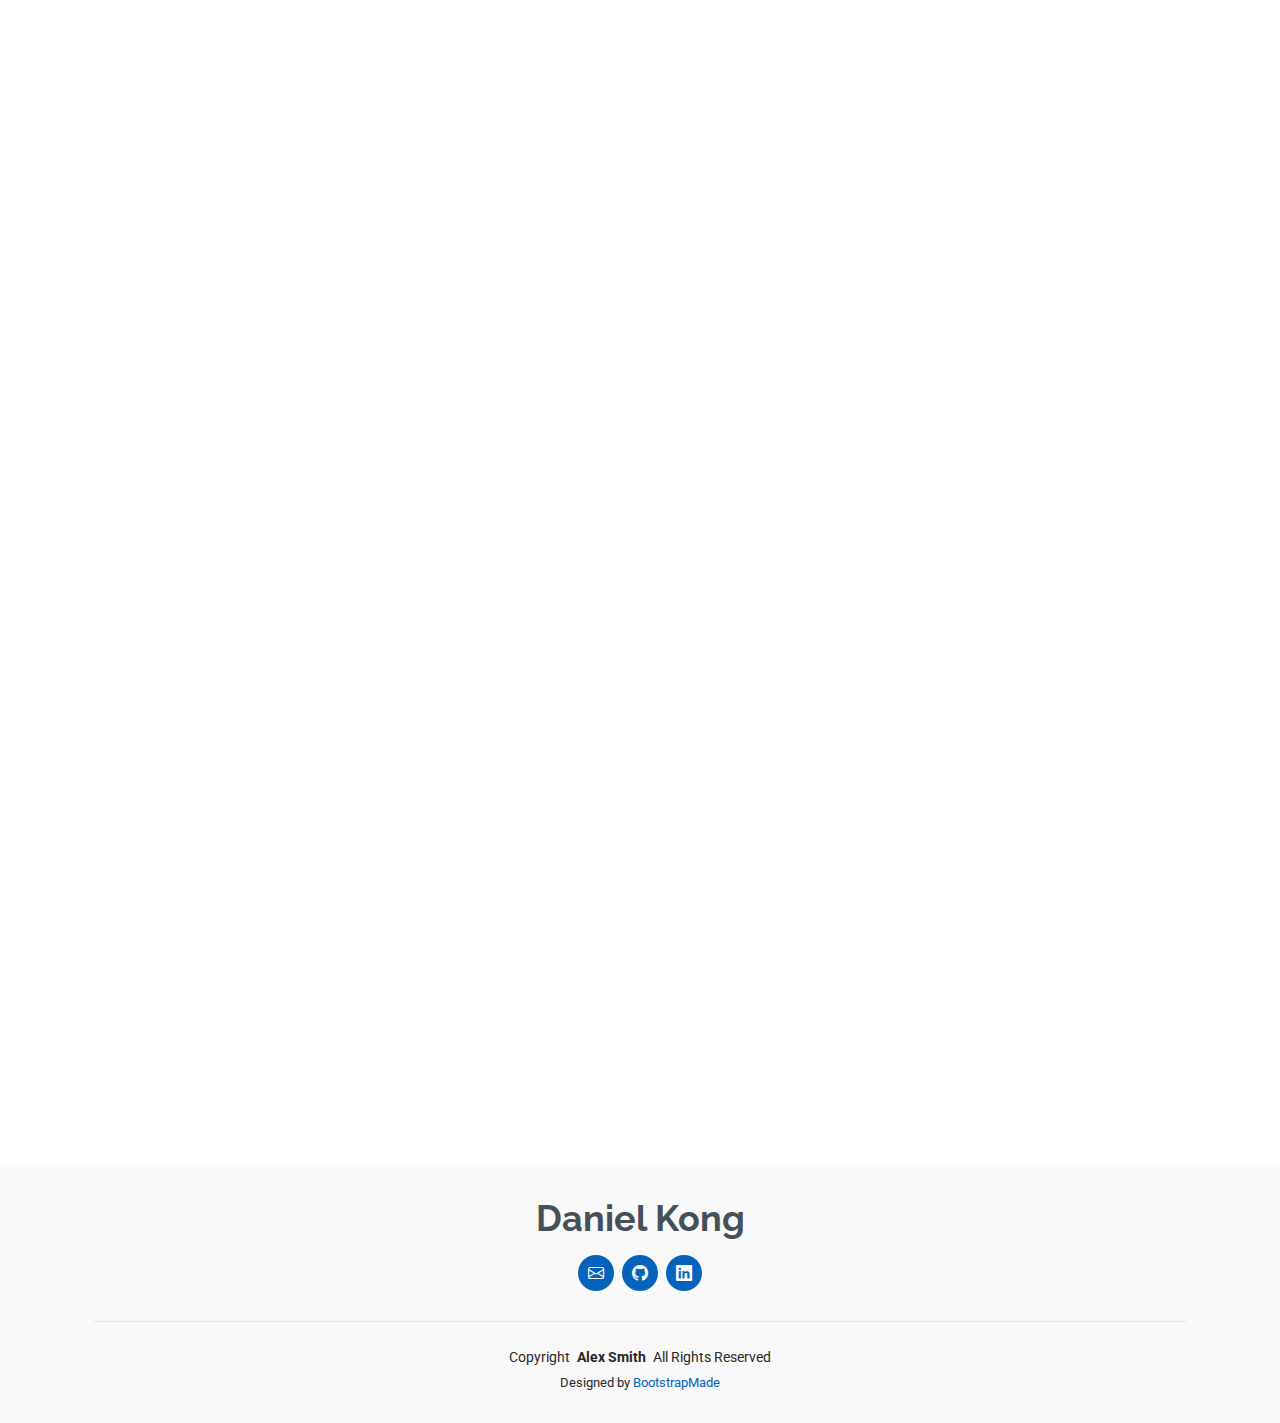
==== commit c4db84dd: "updating assets and new portfolio" ====
--- a/index.html
+++ b/index.html
@@ -455,8 +455,18 @@
               <div class="portfolio-info">
                 <h4>Interactive Visualization of Retention Rates in the USA</h4>
                 <p>An interactive, color-weighted map to visualize retention rates across grade levels, genders, and ethnicity demographics in each state across the USA.</p>
-                <a href="assets/img/masonry-portfolio/masonry-portfolio-2.jpg" title="Product 1" data-gallery="portfolio-gallery-product" class="glightbox preview-link"><i class="bi bi-zoom-in"></i></a>
+                <a href="assets/img/education-portfolio/mainsite.png" title="Product 1" data-gallery="portfolio-gallery-product" class="glightbox preview-link"><i class="bi bi-zoom-in"></i></a>
                 <a href="portfolio-retention.html" title="More Details" class="details-link"><i class="bi bi-link-45deg"></i></a>
+              </div>
+            </div><!-- End Portfolio Item -->
+
+            <div class="col-lg-4 col-md-6 portfolio-item isotope-item filter-branding">
+              <img src="assets/img/washington-portfolio/main.png" class="img-fluid" alt="">
+              <div class="portfolio-info">
+                <h4>Development Metrics Analysis in Washington State</h4>
+                <p>A study into potential trends regarding education in kindergardeners in Washington, particularly after covid.</p>
+                <a href="assets/img/washington-portfolio/main.png" title="Product 1" data-gallery="portfolio-gallery-product" class="glightbox preview-link"><i class="bi bi-zoom-in"></i></a>
+                <a href="portfolio-development.html" title="More Details" class="details-link"><i class="bi bi-link-45deg"></i></a>
               </div>
             </div><!-- End Portfolio Item -->
 
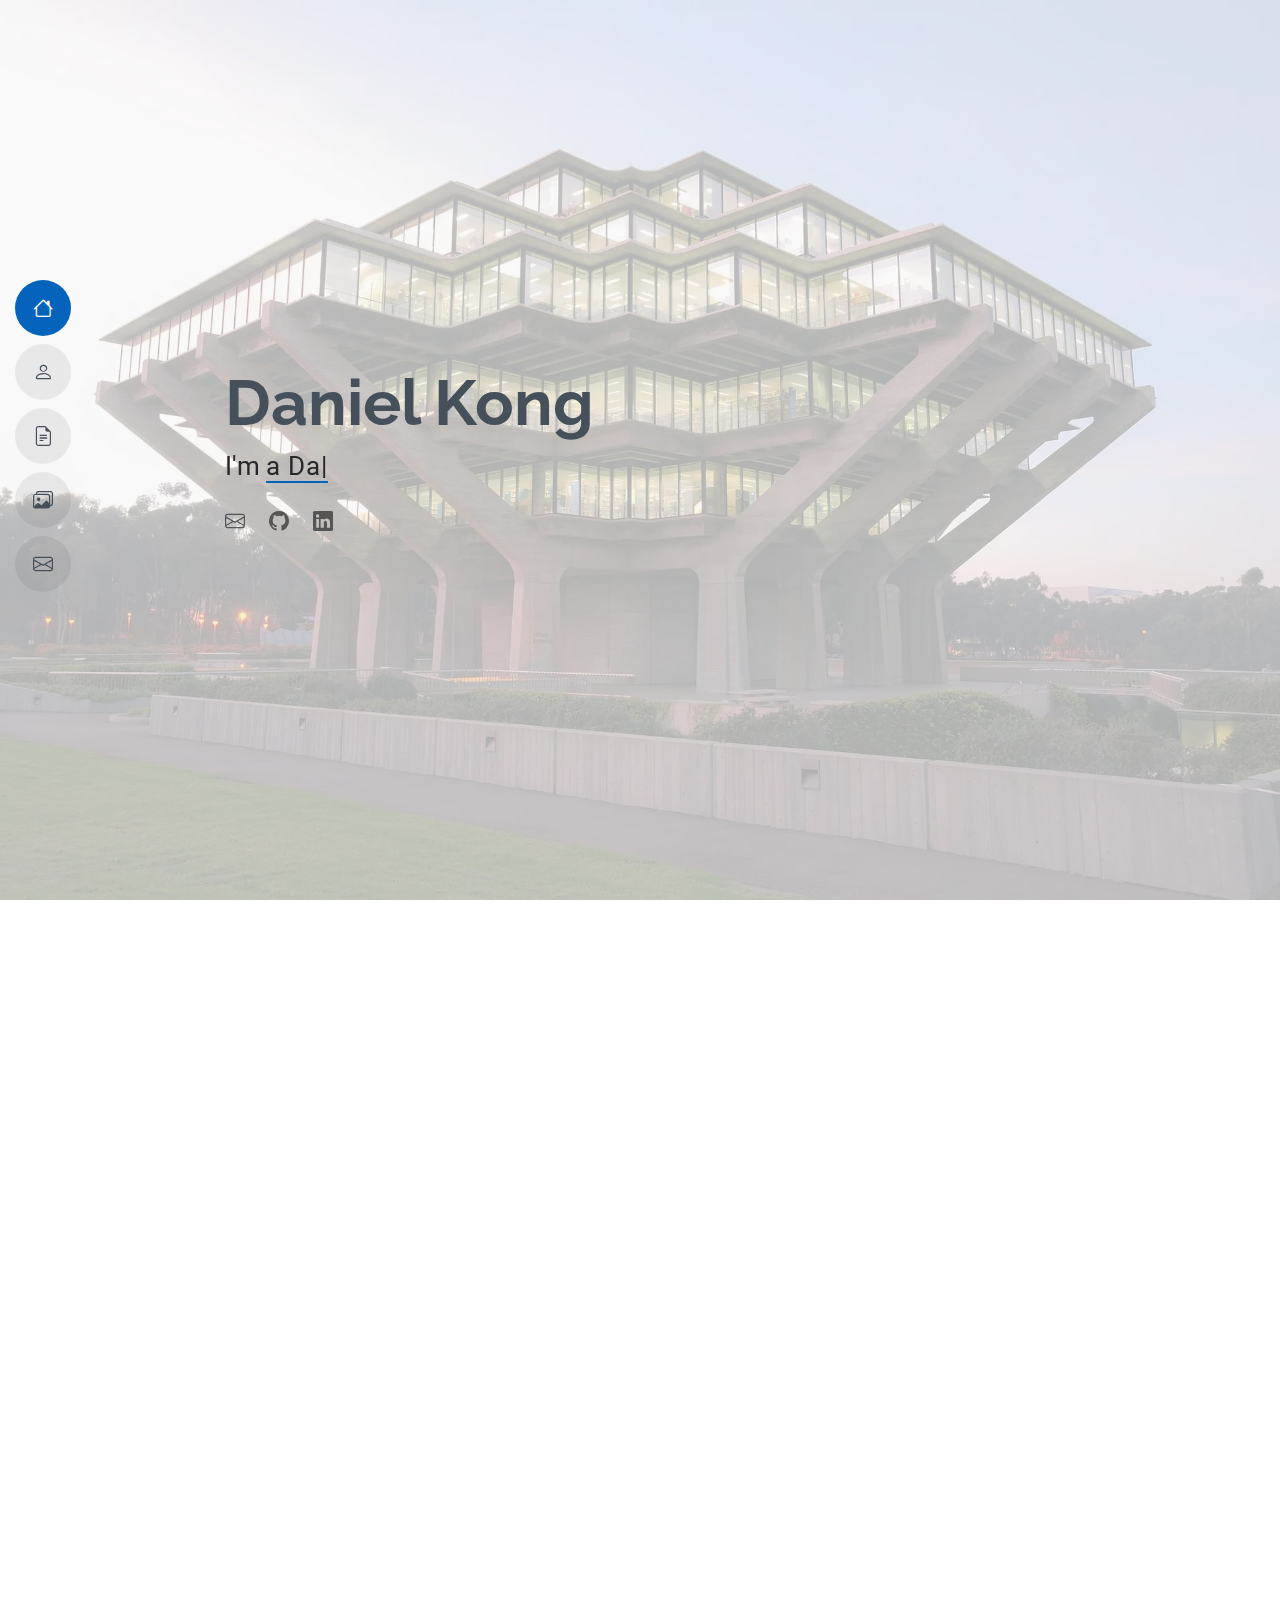
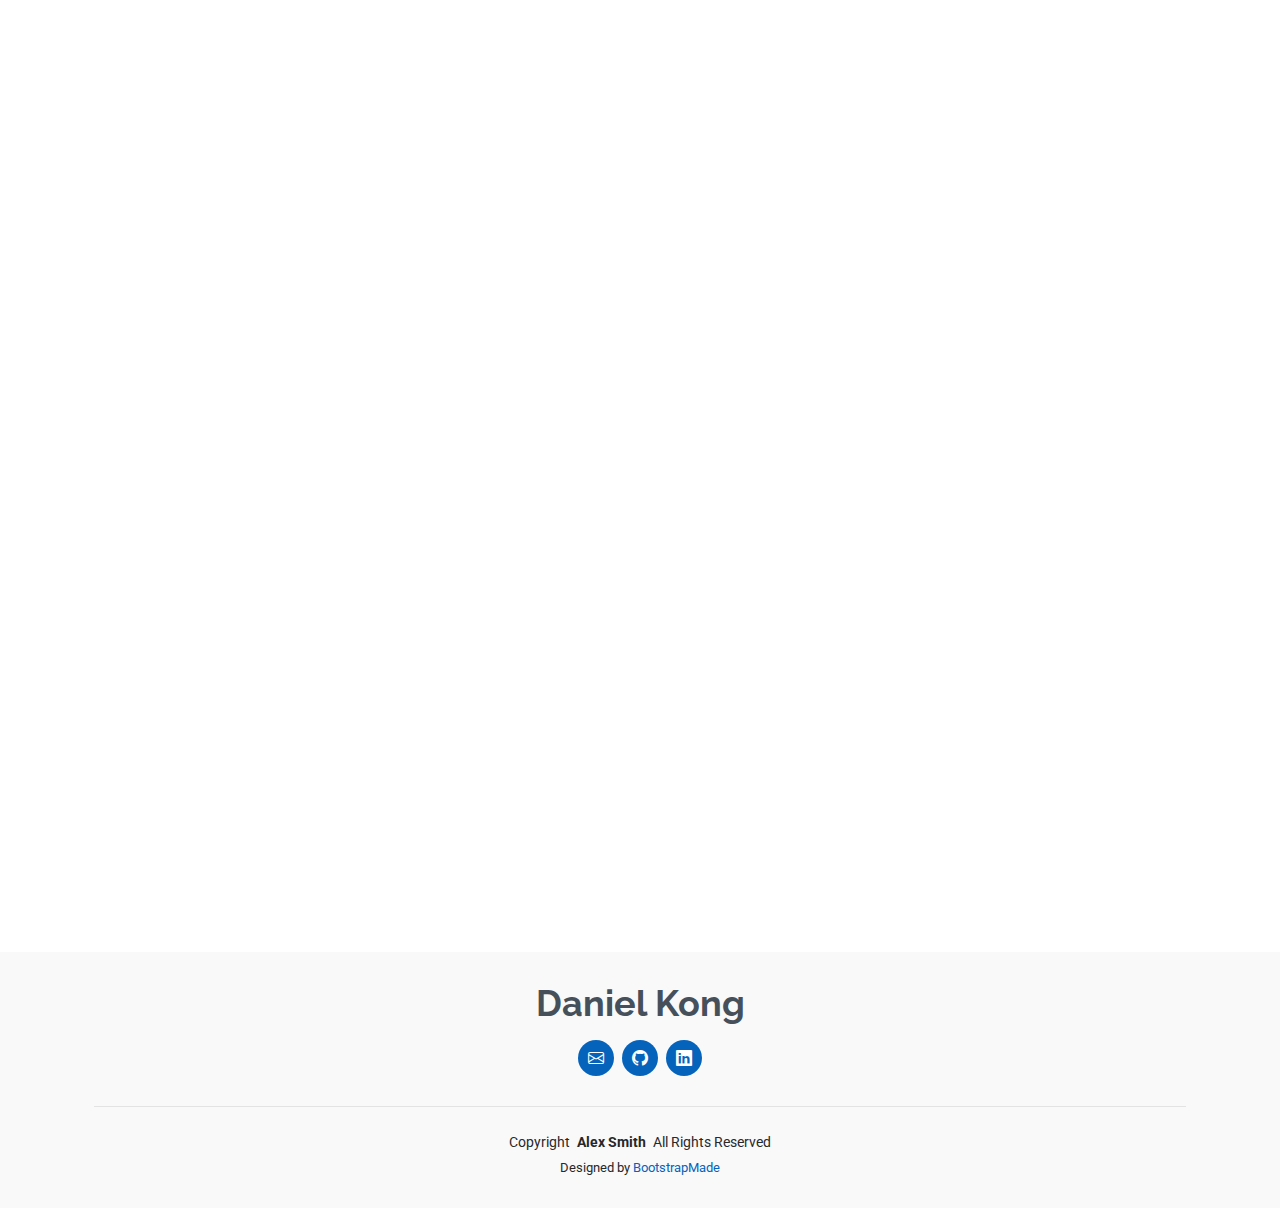
==== commit 17588a79: "update links" ====
--- a/index.html
+++ b/index.html
@@ -485,7 +485,7 @@
       <!-- Section Title -->
       <div class="container section-title" data-aos="fade-up">
         <h2>Contact</h2>
-        <p>Feel free to add me on linkedin, check out my github, or shoot me an message here!</p>
+        <p>Feel free to add me on linkedin, check out my github, or shoot me an message via email!</p>
       </div><!-- End Section Title -->
 
       <div class="container" data-aos="fade" data-aos-delay="100">
@@ -511,7 +511,7 @@
             </div><!-- End Info Item -->
 
           </div>
-
+<!--
           <div class="col-lg-8">
             <form action="forms/index_email.php" method="post" class="php-email-form" data-aos="fade-up" data-aos-delay="200">
               <div class="row gy-4">
@@ -542,8 +542,8 @@
 
               </div>
             </form>
-          </div><!-- End Contact Form -->
-
+          </div>
+    -->
         </div>
 
       </div>
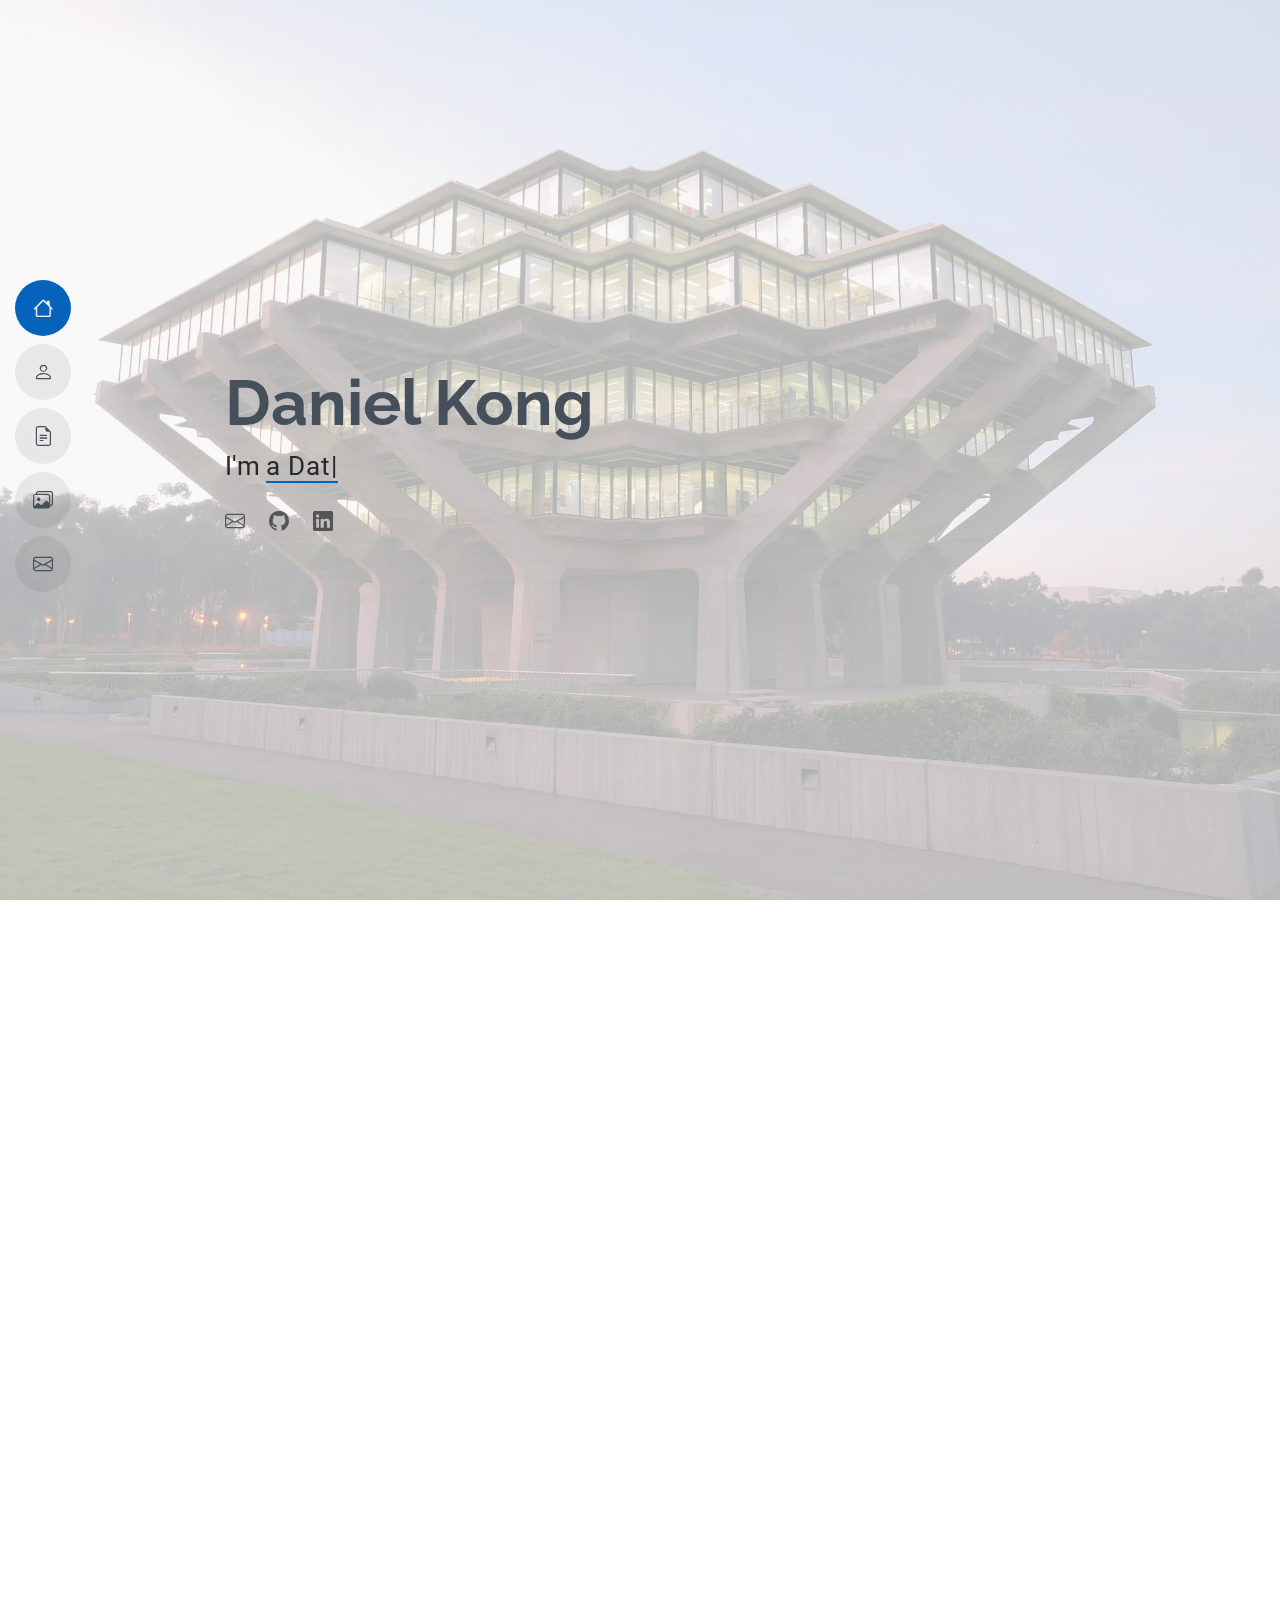
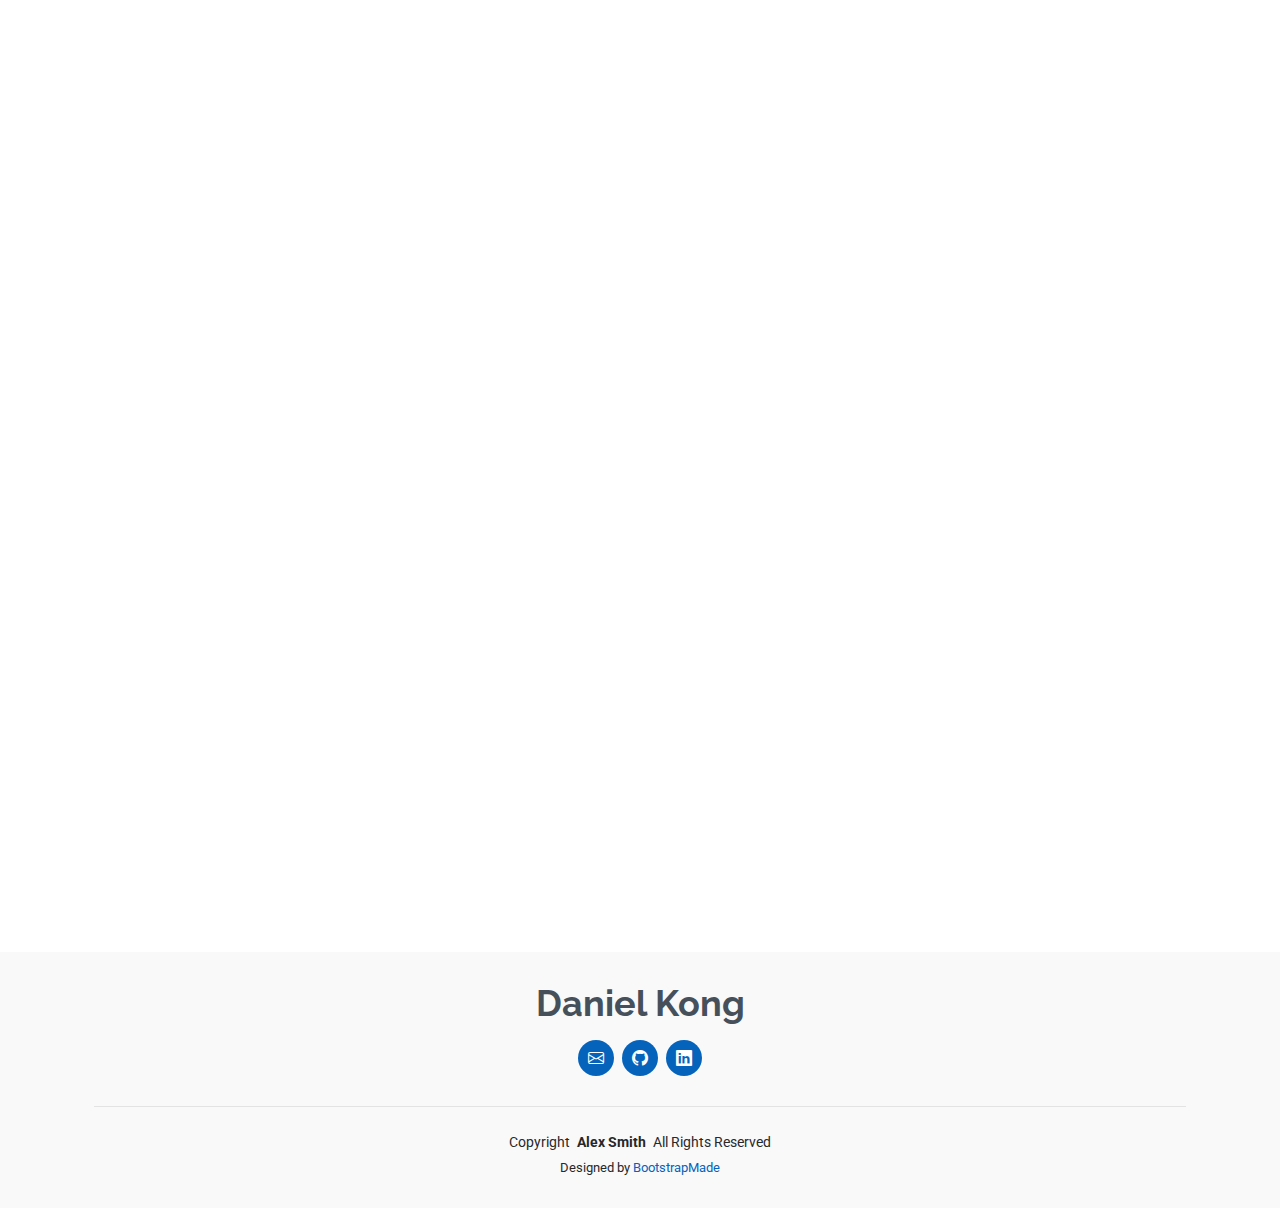
==== commit d0488f81: "Update index.html" ====
--- a/index.html
+++ b/index.html
@@ -352,7 +352,7 @@
         <div class="row">
 
           <div class="col-lg-6" data-aos="fade-up" data-aos-delay="100">
-            <h3 class="resume-title">Sumary</h3>
+            <h3 class="resume-title">Summary</h3>
 
             <div class="resume-item pb-0">
               <h4>Daniel Kong</h4>
@@ -460,7 +460,7 @@
               </div>
             </div><!-- End Portfolio Item -->
 
-            <div class="col-lg-4 col-md-6 portfolio-item isotope-item filter-branding">
+            <div class="col-lg-4 col-md-6 portfolio-item isotope-item filter-product">
               <img src="assets/img/washington-portfolio/main.png" class="img-fluid" alt="">
               <div class="portfolio-info">
                 <h4>Development Metrics Analysis in Washington State</h4>
